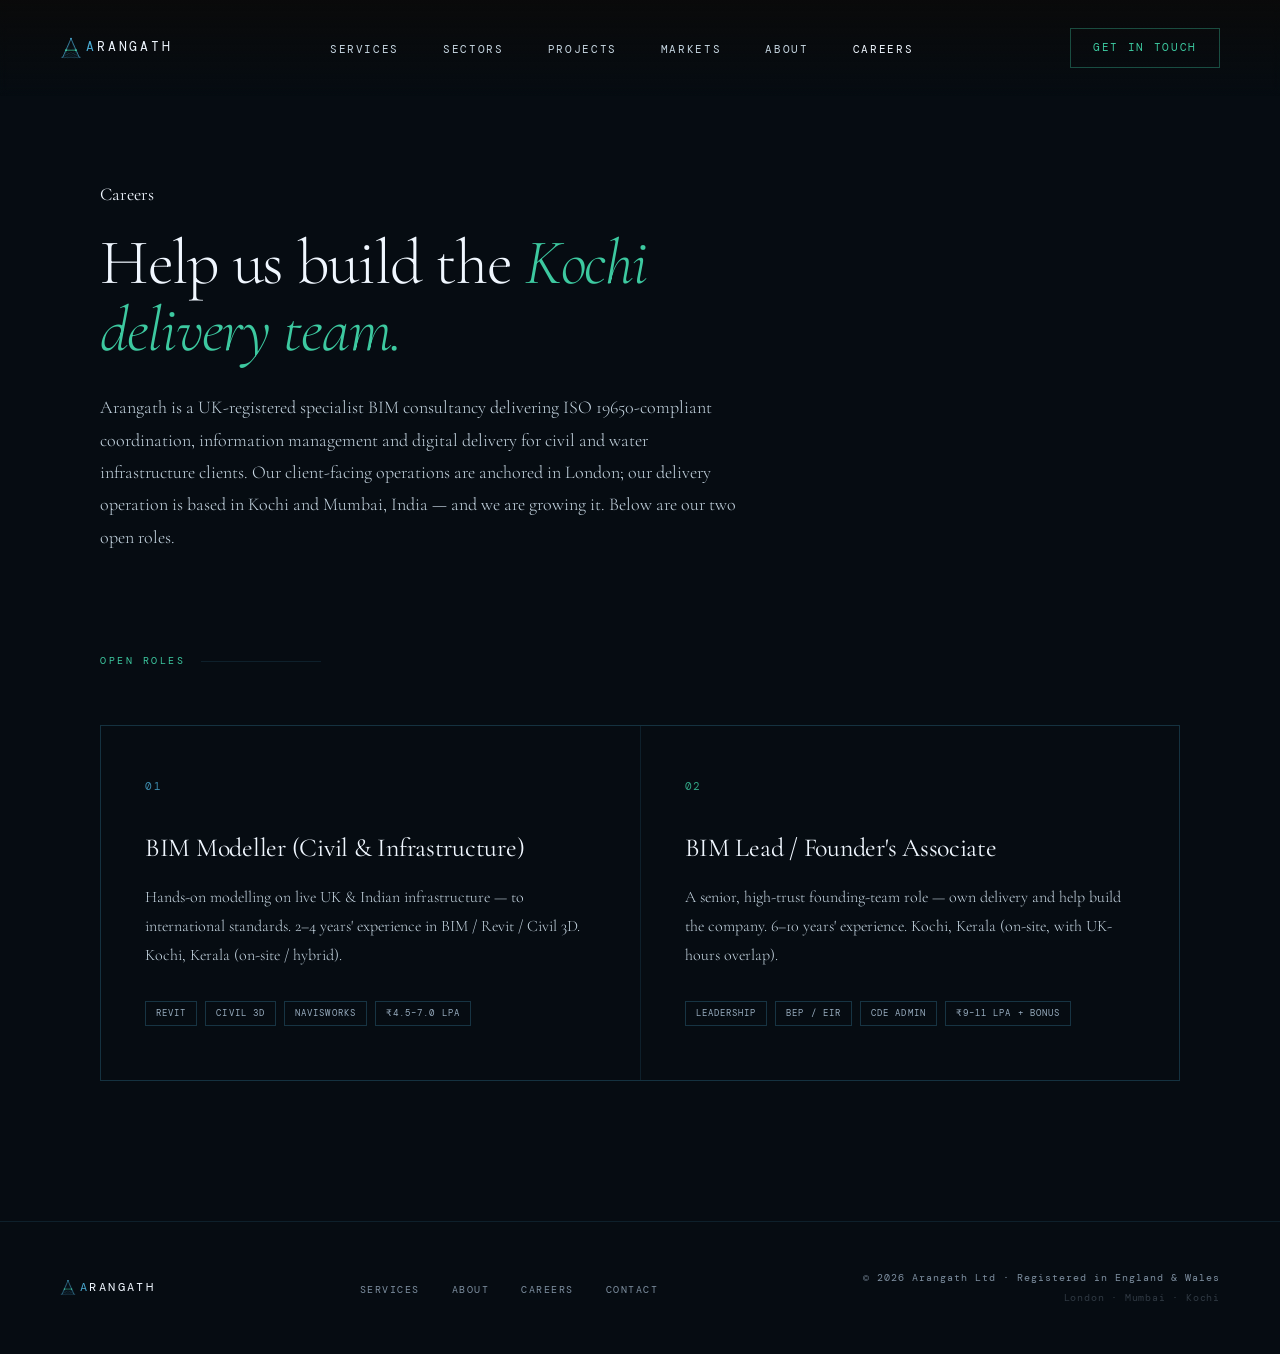
==== careers/index.html @ a786000e "Fix logo/tooltip bugs, reposition client relationships, add careers pages, tighten copy - Fix ARANGA" ====
<!DOCTYPE html>
<html lang="en">
<head>
<meta charset="UTF-8">
<meta name="viewport" content="width=device-width, initial-scale=1.0">
<title>Careers — BIM Modeller &amp; BIM Lead Jobs, Kochi | Arangath</title>
<meta name="description" content="Arangath is building its BIM delivery team in Kochi, Kerala. Open roles: BIM Modeller (Civil &amp; Infrastructure) and BIM Lead / Founder's Associate, working on live UK and Indian water and civil infrastructure to ISO 19650 standards.">
<link rel="preconnect" href="https://fonts.googleapis.com">
<link rel="preconnect" href="https://fonts.gstatic.com" crossorigin>
<link href="https://fonts.googleapis.com/css2?family=Cormorant+Garamond:ital,wght@0,300;0,400;0,500;1,300;1,400&family=DM+Mono:wght@300;400&display=swap" rel="stylesheet">
<style>
  *, *::before, *::after { box-sizing: border-box; margin: 0; padding: 0; }

  :root {
    --black: #060C12;
    --off-black: #0B1520;
    --dark-surface: #101D2A;
    --border: rgba(74,170,210,0.13);
    --border-hover: rgba(74,170,210,0.30);
    --gold: #4AAAD2;
    --gold-dim: rgba(74,170,210,0.14);
    --teal: #3DC9A0;
    --teal-dim: rgba(61,201,160,0.13);
    --white: #F0F7FF;
    --muted: rgba(225,242,255,0.88);
    --very-muted: rgba(200,225,248,0.62);
    --serif: 'Cormorant Garamond', Georgia, serif;
    --mono: 'DM Mono', 'Courier New', monospace;
  }

  html { scroll-behavior: smooth; }

  body {
    background: var(--black);
    color: var(--white);
    font-family: var(--serif);
    font-size: 18px;
    line-height: 1.6;
    -webkit-font-smoothing: antialiased;
  }

  /* NAV */
  nav {
    position: fixed;
    top: 0; left: 0; right: 0;
    z-index: 100;
    padding: 28px 60px;
    display: flex;
    justify-content: space-between;
    align-items: center;
    background: linear-gradient(to bottom, rgba(10,10,10,0.95) 0%, transparent 100%);
    backdrop-filter: blur(4px);
  }

  .nav-logo {
    font-family: var(--mono);
    font-size: 13px;
    letter-spacing: 0.22em;
    color: var(--white);
    text-transform: uppercase;
    text-decoration: none;
    display: flex;
    align-items: center;
  }

  .nav-logo-text {
    letter-spacing: 0.22em;
  }

  .nav-logo-a {
    color: var(--gold);
  }

  .nav-links {
    display: flex;
    gap: 44px;
    list-style: none;
  }

  .nav-links a {
    font-family: var(--mono);
    font-size: 11px;
    letter-spacing: 0.15em;
    color: var(--muted);
    text-decoration: none;
    text-transform: uppercase;
    transition: color 0.2s;
  }

  .nav-links a:hover { color: var(--white); }

  .nav-cta {
    font-family: var(--mono);
    font-size: 11px;
    letter-spacing: 0.15em;
    color: var(--teal);
    text-decoration: none;
    text-transform: uppercase;
    border: 1px solid rgba(61,201,160,0.35);
    padding: 10px 22px;
    transition: all 0.2s;
  }

  .nav-cta:hover {
    background: var(--teal-dim);
    border-color: var(--teal);
  }

  /* HERO */
  .hero {
    min-height: 100vh;
    display: flex;
    flex-direction: column;
    justify-content: flex-end;
    padding: 0 60px 100px;
    position: relative;
    overflow: hidden;
  }

  .hero-bg-image {
    position: absolute;
    top: 0;
    right: 0;
    width: 55%;
    height: 100%;
    z-index: 0;
  }

  .hero-bg-image img {
    width: 100%;
    height: 100%;
    object-fit: cover;
    object-position: center;
    display: block;
  }

  .hero-bg-image::before {
    content: '';
    position: absolute;
    inset: 0;
    background: linear-gradient(to right, #060C12 0%, rgba(6,12,18,0.7) 30%, rgba(6,12,18,0.1) 100%);
    z-index: 1;
  }

  .hero-label {
    position: relative;
    z-index: 2;
  }

  .hero-title {
    font-family: var(--serif);
    font-size: clamp(52px, 6vw, 92px);
    font-weight: 300;
    line-height: 0.95;
    letter-spacing: -0.02em;
    position: relative;
    z-index: 2;
    max-width: 580px;
  }

  .hero-title em {
    font-style: italic;
    color: var(--teal);
  }

  .hero-bottom {
    display: flex;
    justify-content: space-between;
    align-items: flex-end;
    margin-top: 64px;
    position: relative;
    z-index: 2;
  }

  .hero-descriptor {
    font-family: var(--serif);
    font-size: 17px;
    font-weight: 300;
    color: var(--muted);
    max-width: 360px;
    line-height: 1.7;
  }

  .hero-scroll {
    font-family: var(--mono);
    font-size: 10px;
    letter-spacing: 0.2em;
    color: var(--very-muted);
    text-transform: uppercase;
    display: flex;
    align-items: center;
    gap: 12px;
  }

  .hero-scroll::after {
    content: '';
    display: block;
    width: 1px;
    height: 48px;
    background: linear-gradient(to bottom, var(--very-muted), transparent);
  }

  @media (max-width: 768px) {
    .hero { padding: 0 24px 80px; }
    .hero-bg-image { width: 100%; opacity: 0.2; }
    .hero-title { max-width: 100%; }
  }

  /* SECTION COMMON */
  section {
    padding: 120px 60px;
  }

  .section-label {
    font-family: var(--mono);
    font-size: 10px;
    letter-spacing: 0.25em;
    color: var(--gold);
    text-transform: uppercase;
    margin-bottom: 56px;
    display: flex;
    align-items: center;
    gap: 16px;
  }

  .section-label::after {
    content: '';
    display: block;
    flex: 1;
    height: 1px;
    background: var(--border);
    max-width: 120px;
  }

  .section-label.teal {
    color: var(--teal);
  }

  /* PROPOSITION */
  .proposition {
    background: var(--off-black);
    border-top: 1px solid var(--border);
    border-bottom: 1px solid var(--border);
  }

  .proposition-inner {
    max-width: 1200px;
    margin: 0 auto;
    display: grid;
    grid-template-columns: 1fr 1fr;
    gap: 80px;
    align-items: start;
  }

  .proposition-left h2 {
    font-family: var(--serif);
    font-size: clamp(36px, 4vw, 58px);
    font-weight: 300;
    line-height: 1.1;
    letter-spacing: -0.01em;
  }

  .proposition-left h2 em {
    font-style: italic;
    color: var(--teal);
  }

  .proposition-right {
    padding-top: 8px;
  }

  .proposition-right p {
    font-family: var(--serif);
    font-size: 17px;
    font-weight: 300;
    color: var(--muted);
    line-height: 1.8;
    margin-bottom: 28px;
  }

  .proposition-right p:last-child { margin-bottom: 0; }

  /* SERVICES */
  .services { background: var(--black); }

  .services-inner { max-width: 1200px; margin: 0 auto; }

  .services-grid {
    display: grid;
    grid-template-columns: repeat(2, 1fr);
    gap: 1px;
    background: var(--border);
    border: 1px solid var(--border);
  }

  .service-card {
    background: var(--black);
    padding: 52px 44px;
    transition: background 0.3s, border-color 0.3s;
    cursor: default;
    border-bottom: 2px solid transparent;
  }

  .service-card:hover {
    background: var(--dark-surface);
    border-bottom-color: var(--teal);
  }

  .service-num {
    font-family: var(--mono);
    font-size: 11px;
    letter-spacing: 0.15em;
    color: var(--gold);
    margin-bottom: 36px;
    opacity: 0.8;
  }

  .service-card:nth-child(2) .service-num,
  .service-card:nth-child(2) .service-title {
    /* middle card gets teal accent on number */
  }

  .service-card:nth-child(even) .service-num {
    color: var(--teal);
  }

  .service-title {
    font-family: var(--serif);
    font-size: 26px;
    font-weight: 400;
    line-height: 1.2;
    margin-bottom: 20px;
    letter-spacing: -0.01em;
  }

  .service-desc {
    font-family: var(--serif);
    font-size: 16px;
    font-weight: 300;
    color: var(--muted);
    line-height: 1.8;
    margin-bottom: 32px;
  }

  .service-tags {
    display: flex;
    flex-wrap: wrap;
    gap: 8px;
  }

  .tag {
    font-family: var(--mono);
    font-size: 9px;
    letter-spacing: 0.12em;
    color: rgba(200,225,248,0.75);
    border: 1px solid rgba(74,170,210,0.25);
    padding: 4px 10px;
    text-transform: uppercase;
  }

  /* APPROACH */
  .approach {
    background: var(--dark-surface);
    border-top: 1px solid var(--border);
    border-bottom: 1px solid var(--border);
  }

  .approach-inner {
    max-width: 1200px;
    margin: 0 auto;
  }

  .approach-heading {
    font-family: var(--serif);
    font-size: clamp(32px, 3.5vw, 52px);
    font-weight: 300;
    line-height: 1.1;
    letter-spacing: -0.01em;
    max-width: 600px;
    margin-bottom: 72px;
  }

  .approach-heading em {
    font-style: italic;
    color: var(--gold);
  }

  .pillars {
    display: grid;
    grid-template-columns: repeat(4, 1fr);
    gap: 48px;
    border-top: 1px solid var(--border);
    padding-top: 52px;
  }

  .pillar-num {
    font-family: var(--mono);
    font-size: 10px;
    letter-spacing: 0.15em;
    color: var(--gold);
    margin-bottom: 16px;
    opacity: 0.6;
  }

  .pillar-title {
    font-family: var(--serif);
    font-size: 20px;
    font-weight: 400;
    margin-bottom: 12px;
    line-height: 1.2;
  }

  .pillar-text {
    font-family: var(--serif);
    font-size: 15px;
    font-weight: 300;
    color: var(--muted);
    line-height: 1.8;
  }

  /* SECTORS */
  .sectors { background: var(--black); }
  .sectors-inner { max-width: 1200px; margin: 0 auto; }

  .sectors-list {
    border-top: 1px solid var(--border);
  }

  .sector-row {
    display: flex;
    align-items: center;
    justify-content: space-between;
    padding: 32px 0;
    border-bottom: 1px solid var(--border);
    cursor: default;
    transition: all 0.2s;
    gap: 24px;
  }

  .sector-row:hover .sector-name { color: var(--teal); }
  .sector-row:hover .sector-arrow { opacity: 1; transform: translateX(4px); }

  .sector-left {
    display: flex;
    align-items: center;
    gap: 32px;
  }

  .sector-idx {
    font-family: var(--mono);
    font-size: 10px;
    letter-spacing: 0.15em;
    color: var(--very-muted);
    min-width: 24px;
  }

  .sector-name {
    font-family: var(--serif);
    font-size: clamp(22px, 2.5vw, 36px);
    font-weight: 300;
    letter-spacing: -0.01em;
    transition: color 0.2s;
  }

  .sector-note {
    font-family: var(--mono);
    font-size: 10px;
    letter-spacing: 0.12em;
    color: var(--very-muted);
    text-transform: uppercase;
  }

  .sector-arrow {
    font-size: 20px;
    color: var(--teal);
    opacity: 0;
    transition: all 0.2s;
  }

  /* MARKETS */
  .markets {
    background: var(--off-black);
    border-top: 1px solid var(--border);
  }

  .markets-inner {
    max-width: 1200px;
    margin: 0 auto;
    display: grid;
    grid-template-columns: 1fr 1fr;
    gap: 80px;
    align-items: start;
  }

  .markets-left h2 {
    font-family: var(--serif);
    font-size: clamp(32px, 3.5vw, 52px);
    font-weight: 300;
    line-height: 1.1;
    letter-spacing: -0.01em;
  }

  .markets-left h2 em {
    font-style: italic;
    color: var(--gold);
  }

  .markets-right {
    padding-top: 8px;
  }

  .market-item {
    padding: 28px 0;
    border-bottom: 1px solid var(--border);
    display: flex;
    gap: 24px;
    align-items: flex-start;
  }

  .market-item:first-child { border-top: 1px solid var(--border); }

  .market-status {
    font-family: var(--mono);
    font-size: 9px;
    letter-spacing: 0.15em;
    color: var(--teal);
    background: var(--teal-dim);
    border: 1px solid rgba(61,201,160,0.25);
    padding: 3px 9px;
    text-transform: uppercase;
    margin-top: 4px;
    white-space: nowrap;
    flex-shrink: 0;
  }

  .market-status.soon {
    color: var(--very-muted);
    background: transparent;
    border-color: var(--border);
  }

  .market-text h3 {
    font-family: var(--serif);
    font-size: 20px;
    font-weight: 400;
    margin-bottom: 6px;
  }

  .market-text p {
    font-family: var(--serif);
    font-size: 14px;
    font-weight: 300;
    color: var(--muted);
    line-height: 1.7;
  }

  /* ABOUT */
  .about {
    background: var(--black);
    border-top: 1px solid var(--border);
  }

  .about-inner {
    max-width: 1200px;
    margin: 0 auto;
  }

  .about-grid {
    display: grid;
    grid-template-columns: 2fr 1fr;
    gap: 80px;
    align-items: start;
  }

  .about-main h2 {
    font-family: var(--serif);
    font-size: clamp(36px, 4vw, 58px);
    font-weight: 300;
    line-height: 1.1;
    letter-spacing: -0.01em;
    margin-bottom: 36px;
  }

  .about-main h2 em {
    font-style: italic;
    color: var(--gold);
  }

  .about-main p {
    font-family: var(--serif);
    font-size: 18px;
    font-weight: 300;
    color: var(--muted);
    line-height: 1.85;
    margin-bottom: 24px;
  }

  .about-stats {
    display: flex;
    flex-direction: column;
    gap: 32px;
    padding-top: 8px;
  }

  .stat-item {
    border-left: 1px solid var(--border);
    padding-left: 24px;
  }

  .stat-num {
    font-family: var(--serif);
    font-size: 44px;
    font-weight: 300;
    color: var(--gold);
    line-height: 1;
    margin-bottom: 6px;
  }

  .stat-label {
    font-family: var(--mono);
    font-size: 10px;
    letter-spacing: 0.15em;
    color: var(--very-muted);
    text-transform: uppercase;
  }


  /* CONTACT */
  .contact {
    background: var(--off-black);
    border-top: 1px solid var(--border);
  }

  .contact-inner {
    max-width: 1200px;
    margin: 0 auto;
    display: grid;
    grid-template-columns: 1fr 1fr;
    gap: 80px;
    align-items: start;
  }

  .contact-left h2 {
    font-family: var(--serif);
    font-size: clamp(36px, 4vw, 58px);
    font-weight: 300;
    line-height: 1.1;
    letter-spacing: -0.01em;
    margin-bottom: 28px;
  }

  .contact-left h2 em {
    font-style: italic;
    color: var(--gold);
  }

  .contact-left p {
    font-family: var(--serif);
    font-size: 17px;
    font-weight: 300;
    color: var(--muted);
    line-height: 1.8;
    margin-bottom: 44px;
  }

  .contact-details {
    display: flex;
    flex-direction: column;
    gap: 16px;
  }

  .contact-detail {
    display: flex;
    gap: 16px;
    align-items: baseline;
  }

  .contact-detail-label {
    font-family: var(--mono);
    font-size: 10px;
    letter-spacing: 0.15em;
    color: var(--very-muted);
    text-transform: uppercase;
    min-width: 64px;
  }

  .contact-detail-val {
    font-family: var(--serif);
    font-size: 16px;
    font-weight: 300;
    color: var(--white);
  }

  .contact-detail-val a {
    color: var(--white);
    text-decoration: none;
    transition: color 0.2s;
  }

  .contact-detail-val a:hover { color: var(--gold); }

  .contact-form {
    display: flex;
    flex-direction: column;
    gap: 20px;
  }

  .form-group {
    display: flex;
    flex-direction: column;
    gap: 8px;
  }

  .form-label {
    font-family: var(--mono);
    font-size: 10px;
    letter-spacing: 0.15em;
    color: var(--very-muted);
    text-transform: uppercase;
  }

  .form-input, .form-select, .form-textarea {
    background: var(--black);
    border: 1px solid var(--border);
    color: var(--white);
    font-family: var(--serif);
    font-size: 16px;
    font-weight: 300;
    padding: 14px 18px;
    outline: none;
    transition: border-color 0.2s;
    width: 100%;
    -webkit-appearance: none;
  }

  .form-input:focus, .form-select:focus, .form-textarea:focus {
    border-color: rgba(200,169,110,0.5);
  }

  .form-input::placeholder, .form-textarea::placeholder {
    color: var(--very-muted);
  }

  .form-select { cursor: pointer; }

  .form-select option {
    background: var(--off-black);
    color: var(--white);
  }

  .form-textarea {
    resize: vertical;
    min-height: 120px;
  }

  .form-submit {
    font-family: var(--mono);
    font-size: 11px;
    letter-spacing: 0.2em;
    color: var(--teal);
    text-transform: uppercase;
    background: transparent;
    border: 1px solid rgba(61,201,160,0.35);
    padding: 18px 36px;
    cursor: pointer;
    transition: all 0.2s;
    align-self: flex-start;
  }

  .form-submit:hover {
    background: var(--teal-dim);
    border-color: var(--teal);
  }

  /* FOOTER */
  footer {
    background: var(--black);
    border-top: 1px solid var(--border);
    padding: 48px 60px;
    display: flex;
    justify-content: space-between;
    align-items: center;
    flex-wrap: wrap;
    gap: 24px;
  }

  .footer-logo {
    font-family: var(--mono);
    font-size: 12px;
    letter-spacing: 0.2em;
    color: var(--white);
    text-transform: uppercase;
    display: flex;
    align-items: center;
  }

  .footer-logo-a { color: var(--gold); }

  .footer-note {
    font-family: var(--mono);
    font-size: 10px;
    letter-spacing: 0.1em;
    color: var(--very-muted);
  }

  .footer-links {
    display: flex;
    gap: 32px;
    list-style: none;
  }

  .footer-links a {
    font-family: var(--mono);
    font-size: 10px;
    letter-spacing: 0.15em;
    color: var(--very-muted);
    text-decoration: none;
    text-transform: uppercase;
    transition: color 0.2s;
  }

  .footer-links a:hover { color: var(--white); }

  /* STANDARD MARK */
  .standards-bar {
    background: var(--dark-surface);
    border-top: 1px solid var(--border);
    padding: 28px 60px;
    display: flex;
    align-items: center;
    gap: 48px;
    flex-wrap: wrap;
  }

  .standards-label {
    font-family: var(--mono);
    font-size: 9px;
    letter-spacing: 0.2em;
    color: var(--very-muted);
    text-transform: uppercase;
    white-space: nowrap;
  }

  .standards-items {
    display: flex;
    gap: 36px;
    flex-wrap: wrap;
  }

  .std-item {
    font-family: var(--mono);
    font-size: 11px;
    letter-spacing: 0.1em;
    color: var(--muted);
    display: flex;
    align-items: center;
    gap: 8px;
  }

  .std-item::before {
    content: '';
    display: block;
    width: 4px;
    height: 4px;
    background: var(--gold);
    opacity: 0.6;
  }

  .std-item:nth-child(even)::before {
    background: var(--teal);
  }

  /* MOBILE */
  @media (max-width: 768px) {
    nav { padding: 20px 24px; }
    .nav-links { display: none; }
    .hero { padding: 0 24px 80px; }
    section { padding: 80px 24px; }
    .proposition-inner,
    .markets-inner,
    .contact-inner,
    .about-grid { grid-template-columns: 1fr; gap: 48px; }
    .services-grid { grid-template-columns: 1fr; }
    .pillars { grid-template-columns: 1fr 1fr; gap: 32px; }
    footer { padding: 32px 24px; flex-direction: column; align-items: flex-start; }
    .standards-bar { padding: 20px 24px; gap: 20px; }
    .hero-bottom { flex-direction: column; gap: 32px; }
  }

  @media (max-width: 480px) {
    .pillars { grid-template-columns: 1fr; }
  }

  /* LEADERSHIP */
  .leadership {
    background: var(--off-black);
    border-top: 1px solid var(--border);
  }

  .leadership-inner { max-width: 1200px; margin: 0 auto; }

  .leadership-card {
    display: grid;
    grid-template-columns: 200px 1fr;
    gap: 56px;
    align-items: start;
    border-top: 1px solid var(--border);
    padding-top: 52px;
  }

  .leadership-mark {
    width: 120px;
    height: 120px;
    border: 1px solid var(--border-hover);
    display: flex;
    align-items: center;
    justify-content: center;
    font-family: var(--mono);
    font-size: 30px;
    letter-spacing: 0.05em;
    color: var(--gold);
  }

  .leadership-name {
    font-family: var(--serif);
    font-size: clamp(28px, 3vw, 38px);
    font-weight: 400;
    letter-spacing: -0.01em;
    margin-bottom: 8px;
  }

  .leadership-title {
    font-family: var(--mono);
    font-size: 11px;
    letter-spacing: 0.12em;
    color: var(--teal);
    text-transform: uppercase;
    margin-bottom: 24px;
  }

  .leadership-bio {
    font-family: var(--serif);
    font-size: 17px;
    font-weight: 300;
    color: var(--muted);
    line-height: 1.8;
    max-width: 680px;
  }

  .placeholder {
    color: var(--gold);
    border: 1px dashed rgba(74,170,210,0.45);
    padding: 1px 8px;
    font-family: var(--mono);
    font-size: 0.75em;
    letter-spacing: 0.04em;
    white-space: nowrap;
  }

  @media (max-width: 768px) {
    .leadership-card { grid-template-columns: 1fr; gap: 28px; }
    .leadership-mark { width: 88px; height: 88px; font-size: 22px; }
  }

  /* PROJECTS */
  .projects {
    background: var(--black);
    border-top: 1px solid var(--border);
  }

  .projects-inner {
    max-width: 1200px;
    margin: 0 auto;
  }

  .projects-intro {
    margin-bottom: 56px;
    max-width: 640px;
  }

  .projects-intro p {
    font-family: var(--serif);
    font-size: 17px;
    font-weight: 300;
    color: var(--muted);
    line-height: 1.8;
  }

  .projects-grid {
    display: flex;
    flex-direction: column;
    gap: 80px;
  }

  .project-card {
    display: grid;
    grid-template-columns: 1.2fr 1fr;
    gap: 56px;
    align-items: center;
  }

  .project-card--reverse {
    grid-template-columns: 1fr 1.2fr;
  }

  .project-card--reverse .project-bim {
    order: 2;
  }

  .project-card--reverse .project-info {
    order: 1;
  }

  .project-bim {
    border: 1px solid var(--border);
    line-height: 0;
  }

  .project-bim:hover {
    border-color: var(--border-hover);
  }

  .project-num {
    font-family: var(--mono);
    font-size: 10px;
    letter-spacing: 0.18em;
    color: var(--gold);
    margin-bottom: 12px;
    opacity: 0.6;
  }

  .project-meta {
    display: flex;
    gap: 16px;
    margin-bottom: 14px;
    flex-wrap: wrap;
  }

  .project-type {
    font-family: var(--mono);
    font-size: 10px;
    letter-spacing: 0.12em;
    color: var(--teal);
    text-transform: uppercase;
    opacity: 0.8;
  }

  .project-loc {
    font-family: var(--mono);
    font-size: 10px;
    letter-spacing: 0.12em;
    color: var(--very-muted);
    text-transform: uppercase;
  }

  .project-title {
    font-family: var(--serif);
    font-size: 26px;
    font-weight: 400;
    line-height: 1.2;
    letter-spacing: -0.01em;
    margin-bottom: 16px;
  }

  .project-desc {
    font-family: var(--serif);
    font-size: 16px;
    font-weight: 300;
    color: var(--muted);
    line-height: 1.8;
    margin-bottom: 24px;
  }

  .project-tags {
    display: flex;
    flex-wrap: wrap;
    gap: 8px;
  }

  .ptag {
    font-family: var(--mono);
    font-size: 9px;
    letter-spacing: 0.1em;
    color: var(--very-muted);
    border: 1px solid var(--border);
    padding: 4px 10px;
    text-transform: uppercase;
  }

  .projects-disclaimer {
    font-family: var(--mono);
    font-size: 10px;
    letter-spacing: 0.08em;
    color: var(--very-muted);
    line-height: 1.7;
    margin-top: 64px;
    padding-top: 24px;
    border-top: 1px solid var(--border);
  }

  @media (max-width: 768px) {
    .project-card,
    .project-card--reverse { grid-template-columns: 1fr; gap: 32px; }
    .project-card--reverse .project-bim { order: 0; }
    .project-card--reverse .project-info { order: 0; }
  }


  /* AMP8 TOOLTIP */
  .tooltip-wrap {
    position: relative;
    display: inline;
    cursor: help;
    border-bottom: 1px dotted rgba(74,170,210,0.5);
  }

  .tooltip-wrap .tooltip-box {
    display: none;
    position: absolute;
    bottom: 125%;
    left: 50%;
    transform: translateX(-50%);
    background: #0F1720;
    border: 1px solid rgba(74,170,210,0.25);
    color: rgba(237,244,250,0.85);
    font-family: 'DM Mono', monospace;
    font-size: 11px;
    font-style: normal;
    letter-spacing: 0.06em;
    line-height: 1.6;
    padding: 10px 14px;
    white-space: nowrap;
    z-index: 100;
    pointer-events: none;
  }

  .tooltip-wrap .tooltip-box::after {
    content: '';
    position: absolute;
    top: 100%;
    left: 50%;
    transform: translateX(-50%);
    border: 5px solid transparent;
    border-top-color: rgba(74,170,210,0.25);
  }

  .tooltip-wrap:hover .tooltip-box,
  .tooltip-wrap.tt-active .tooltip-box {
    display: block;
  }

  @media (max-width: 480px) {
    .tooltip-wrap .tooltip-box {
      white-space: normal;
      width: max-content;
      max-width: 220px;
      left: auto;
      right: -12px;
      transform: none;
    }

    .tooltip-wrap .tooltip-box::after {
      left: auto;
      right: 16px;
      transform: none;
    }
  }




</style>
<style>
  .careers-hero { padding: 180px 60px 100px; max-width: 1200px; margin: 0 auto; }
  .careers-hero h1 { font-family: var(--serif); font-size: clamp(40px, 5vw, 64px); font-weight: 300; line-height: 1.05; letter-spacing: -0.02em; margin-bottom: 28px; max-width: 720px; }
  .careers-hero h1 em { font-style: italic; color: var(--teal); }
  .careers-hero p { font-family: var(--serif); font-size: 18px; font-weight: 300; color: var(--muted); line-height: 1.8; max-width: 640px; }
  .roles-section { padding: 0 60px 140px; max-width: 1200px; margin: 0 auto; }
  .role-card { display: block; text-decoration: none; color: inherit; }
  .role-card .service-card { height: 100%; }
  .role-card:hover .service-title { color: var(--teal); }
  @media (max-width: 768px) {
    .careers-hero { padding: 140px 24px 60px; }
    .roles-section { padding: 0 24px 100px; }
  }
</style>
</head>
<body>

<!-- NAV -->
<nav>
  <a href="/" class="nav-logo">
    <svg width="22" height="26" viewBox="0 0 160 160" fill="none" xmlns="http://www.w3.org/2000/svg" aria-hidden="true" style="display:inline-block;vertical-align:middle;margin-right:4px;flex-shrink:0;">
      <!-- ISO grid plane at base -->
      <line x1="10" y1="148" x2="80" y2="113" stroke="#4AAAD2" stroke-width="1.8" opacity="0.7"/>
      <line x1="30" y1="155" x2="100" y2="120" stroke="#4AAAD2" stroke-width="1.4" opacity="0.5"/>
      <line x1="50" y1="158" x2="120" y2="123" stroke="#4AAAD2" stroke-width="1.2" opacity="0.35"/>
      <line x1="150" y1="148" x2="80" y2="113" stroke="#4AAAD2" stroke-width="1.8" opacity="0.7"/>
      <line x1="130" y1="155" x2="60" y2="120" stroke="#4AAAD2" stroke-width="1.4" opacity="0.5"/>
      <line x1="110" y1="158" x2="40" y2="123" stroke="#4AAAD2" stroke-width="1.2" opacity="0.35"/>
      <!-- Base anchor line -->
      <line x1="10" y1="148" x2="150" y2="148" stroke="#4AAAD2" stroke-width="2.5" stroke-linecap="round" opacity="0.75"/>
      <!-- A left leg -->
      <line x1="20" y1="148" x2="80" y2="12" stroke="#4AAAD2" stroke-width="5" stroke-linecap="round"/>
      <!-- A right leg -->
      <line x1="140" y1="148" x2="80" y2="12" stroke="#4AAAD2" stroke-width="5" stroke-linecap="round"/>
      <!-- Interior grid lines on left leg -->
      <line x1="35" y1="136" x2="72" y2="42" stroke="#4AAAD2" stroke-width="1.6" opacity="0.6"/>
      <line x1="50" y1="142" x2="76" y2="68" stroke="#4AAAD2" stroke-width="1.2" opacity="0.42"/>
      <!-- Interior grid lines on right leg -->
      <line x1="125" y1="136" x2="88" y2="42" stroke="#4AAAD2" stroke-width="1.6" opacity="0.6"/>
      <line x1="110" y1="142" x2="84" y2="68" stroke="#4AAAD2" stroke-width="1.2" opacity="0.42"/>
      <!-- Horizontal cross lines on left leg -->
      <line x1="27" y1="112" x2="56" y2="112" stroke="#4AAAD2" stroke-width="1.4" opacity="0.55"/>
      <line x1="34" y1="88" x2="66" y2="88" stroke="#4AAAD2" stroke-width="1.2" opacity="0.45"/>
      <line x1="42" y1="64" x2="70" y2="64" stroke="#4AAAD2" stroke-width="1" opacity="0.35"/>
      <!-- Horizontal cross lines on right leg -->
      <line x1="133" y1="112" x2="104" y2="112" stroke="#4AAAD2" stroke-width="1.4" opacity="0.55"/>
      <line x1="126" y1="88" x2="94" y2="88" stroke="#4AAAD2" stroke-width="1.2" opacity="0.45"/>
      <line x1="118" y1="64" x2="90" y2="64" stroke="#4AAAD2" stroke-width="1" opacity="0.35"/>
      <!-- Teal crossbar -->
      <line x1="44" y1="96" x2="116" y2="96" stroke="#3DC9A0" stroke-width="5" stroke-linecap="round"/>
      <circle cx="44" cy="96" r="7" fill="#3DC9A0"/>
      <circle cx="116" cy="96" r="7" fill="#3DC9A0"/>
      <circle cx="80" cy="12" r="6" fill="#4AAAD2"/>
    </svg><span class="nav-logo-text"><span class="nav-logo-a">A</span>RANGATH</span>
  </a>
  <ul class="nav-links">
    <li><a href="/#services">Services</a></li>
    <li><a href="/#sectors">Sectors</a></li>
    <li><a href="/#projects">Projects</a></li>
    <li><a href="/#markets">Markets</a></li>
    <li><a href="/#about">About</a></li>
    <li><a href="/careers" style="color:var(--white);">Careers</a></li>
  </ul>
  <a href="/#contact" class="nav-cta">Get in touch</a>
</nav>

<!-- CAREERS HERO -->
<section class="careers-hero">
  <div class="hero-label" style="margin-bottom:20px;">Careers</div>
  <h1>Help us build the <em>Kochi delivery team.</em></h1>
  <p>
    Arangath is a UK-registered specialist BIM consultancy delivering ISO 19650-compliant coordination, information management and digital delivery for civil and water infrastructure clients. Our client-facing operations are anchored in London; our delivery operation is based in Kochi and Mumbai, India — and we are growing it. Below are our two open roles.
  </p>
</section>

<!-- ROLES -->
<section class="roles-section">
  <div class="section-label teal">Open roles</div>
  <div class="services-grid" style="grid-template-columns: repeat(2, 1fr);">

    <a href="/careers/bim-modeller" class="role-card">
      <div class="service-card">
        <div class="service-num">01</div>
        <h3 class="service-title">BIM Modeller (Civil &amp; Infrastructure)</h3>
        <p class="service-desc">
          Hands-on modelling on live UK &amp; Indian infrastructure — to international standards. 2–4 years' experience in BIM / Revit / Civil 3D. Kochi, Kerala (on-site / hybrid).
        </p>
        <div class="service-tags">
          <span class="tag">Revit</span>
          <span class="tag">Civil 3D</span>
          <span class="tag">Navisworks</span>
          <span class="tag">₹4.5–7.0 LPA</span>
        </div>
      </div>
    </a>

    <a href="/careers/bim-lead" class="role-card">
      <div class="service-card">
        <div class="service-num" style="color:var(--teal)">02</div>
        <h3 class="service-title">BIM Lead / Founder's Associate</h3>
        <p class="service-desc">
          A senior, high-trust founding-team role — own delivery and help build the company. 6–10 years' experience. Kochi, Kerala (on-site, with UK-hours overlap).
        </p>
        <div class="service-tags">
          <span class="tag">Leadership</span>
          <span class="tag">BEP / EIR</span>
          <span class="tag">CDE Admin</span>
          <span class="tag">₹9–11 LPA + Bonus</span>
        </div>
      </div>
    </a>

  </div>
</section>

<!-- FOOTER -->
<footer>
  <div class="footer-logo">
    <svg width="16" height="19" viewBox="0 0 160 160" fill="none" xmlns="http://www.w3.org/2000/svg" aria-hidden="true" style="display:inline-block;vertical-align:middle;margin-right:4px;flex-shrink:0;">
      <!-- ISO grid plane at base -->
      <line x1="10" y1="148" x2="80" y2="113" stroke="#4AAAD2" stroke-width="1.8" opacity="0.7"/>
      <line x1="30" y1="155" x2="100" y2="120" stroke="#4AAAD2" stroke-width="1.4" opacity="0.5"/>
      <line x1="50" y1="158" x2="120" y2="123" stroke="#4AAAD2" stroke-width="1.2" opacity="0.35"/>
      <line x1="150" y1="148" x2="80" y2="113" stroke="#4AAAD2" stroke-width="1.8" opacity="0.7"/>
      <line x1="130" y1="155" x2="60" y2="120" stroke="#4AAAD2" stroke-width="1.4" opacity="0.5"/>
      <line x1="110" y1="158" x2="40" y2="123" stroke="#4AAAD2" stroke-width="1.2" opacity="0.35"/>
      <!-- Base anchor line -->
      <line x1="10" y1="148" x2="150" y2="148" stroke="#4AAAD2" stroke-width="2.5" stroke-linecap="round" opacity="0.75"/>
      <!-- A left leg -->
      <line x1="20" y1="148" x2="80" y2="12" stroke="#4AAAD2" stroke-width="5" stroke-linecap="round"/>
      <!-- A right leg -->
      <line x1="140" y1="148" x2="80" y2="12" stroke="#4AAAD2" stroke-width="5" stroke-linecap="round"/>
      <!-- Interior grid lines on left leg -->
      <line x1="35" y1="136" x2="72" y2="42" stroke="#4AAAD2" stroke-width="1.6" opacity="0.6"/>
      <line x1="50" y1="142" x2="76" y2="68" stroke="#4AAAD2" stroke-width="1.2" opacity="0.42"/>
      <!-- Interior grid lines on right leg -->
      <line x1="125" y1="136" x2="88" y2="42" stroke="#4AAAD2" stroke-width="1.6" opacity="0.6"/>
      <line x1="110" y1="142" x2="84" y2="68" stroke="#4AAAD2" stroke-width="1.2" opacity="0.42"/>
      <!-- Horizontal cross lines on left leg -->
      <line x1="27" y1="112" x2="56" y2="112" stroke="#4AAAD2" stroke-width="1.4" opacity="0.55"/>
      <line x1="34" y1="88" x2="66" y2="88" stroke="#4AAAD2" stroke-width="1.2" opacity="0.45"/>
      <line x1="42" y1="64" x2="70" y2="64" stroke="#4AAAD2" stroke-width="1" opacity="0.35"/>
      <!-- Horizontal cross lines on right leg -->
      <line x1="133" y1="112" x2="104" y2="112" stroke="#4AAAD2" stroke-width="1.4" opacity="0.55"/>
      <line x1="126" y1="88" x2="94" y2="88" stroke="#4AAAD2" stroke-width="1.2" opacity="0.45"/>
      <line x1="118" y1="64" x2="90" y2="64" stroke="#4AAAD2" stroke-width="1" opacity="0.35"/>
      <!-- Teal crossbar -->
      <line x1="44" y1="96" x2="116" y2="96" stroke="#3DC9A0" stroke-width="5" stroke-linecap="round"/>
      <circle cx="44" cy="96" r="7" fill="#3DC9A0"/>
      <circle cx="116" cy="96" r="7" fill="#3DC9A0"/>
      <circle cx="80" cy="12" r="6" fill="#4AAAD2"/>
    </svg><span style="letter-spacing:0.2em;"><span class="footer-logo-a">A</span>RANGATH</span>
  </div>
  <ul class="footer-links">
    <li><a href="/#services">Services</a></li>
    <li><a href="/#about">About</a></li>
    <li><a href="/careers">Careers</a></li>
    <li><a href="/#contact">Contact</a></li>
  </ul>
  <div style="display:flex;flex-direction:column;gap:4px;text-align:right;">
    <span class="footer-note">© 2026 Arangath Ltd · Registered in England &amp; Wales</span>
    <span style="font-family:'DM Mono',monospace;font-size:10px;color:rgba(200,225,248,0.22);letter-spacing:0.08em;">London · Mumbai · Kochi</span>
  </div>
</footer>

</body>
</html>
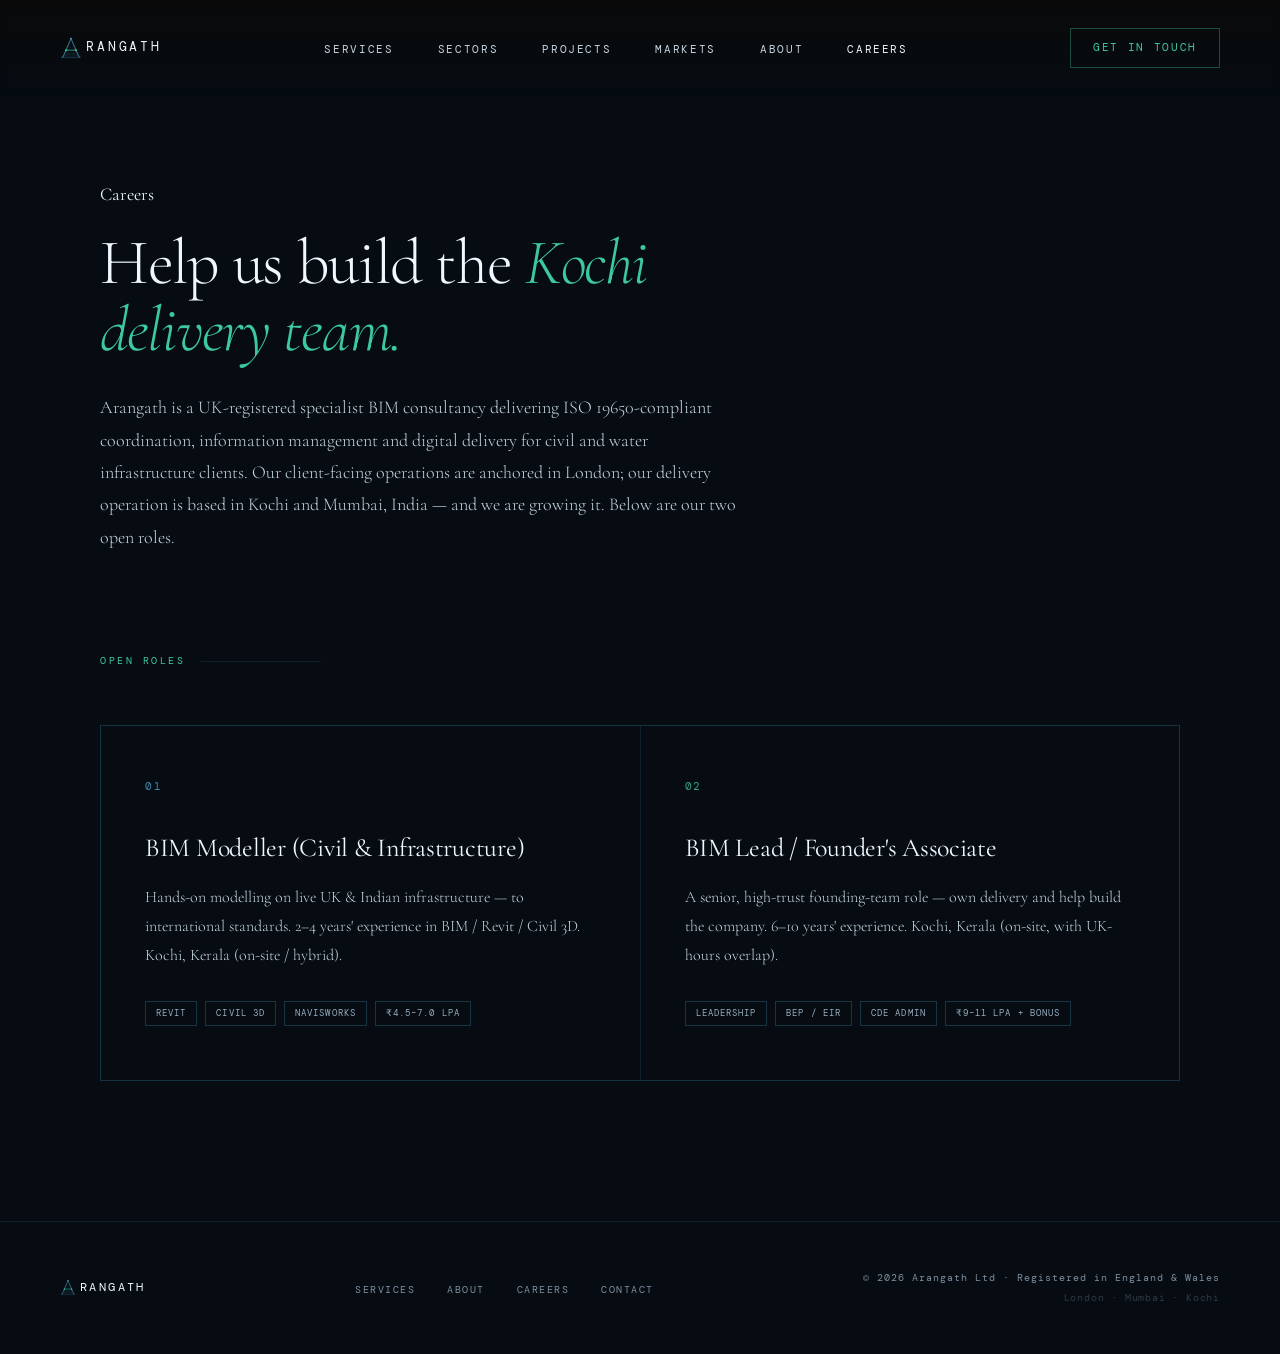
==== commit 89266c60: "Remove redundant accented A from logo lockup The icon mark is already a stylized A, so the leading g" ====
--- a/careers/index.html
+++ b/careers/index.html
@@ -67,10 +67,6 @@
     letter-spacing: 0.22em;
   }
 
-  .nav-logo-a {
-    color: var(--gold);
-  }
-
   .nav-links {
     display: flex;
     gap: 44px;
@@ -794,7 +790,6 @@
     align-items: center;
   }
 
-  .footer-logo-a { color: var(--gold); }
 
   .footer-note {
     font-family: var(--mono);
@@ -1223,7 +1218,7 @@
       <circle cx="44" cy="96" r="7" fill="#3DC9A0"/>
       <circle cx="116" cy="96" r="7" fill="#3DC9A0"/>
       <circle cx="80" cy="12" r="6" fill="#4AAAD2"/>
-    </svg><span class="nav-logo-text"><span class="nav-logo-a">A</span>RANGATH</span>
+    </svg><span class="nav-logo-text">RANGATH</span>
   </a>
   <ul class="nav-links">
     <li><a href="/#services">Services</a></li>
@@ -1321,7 +1316,7 @@
       <circle cx="44" cy="96" r="7" fill="#3DC9A0"/>
       <circle cx="116" cy="96" r="7" fill="#3DC9A0"/>
       <circle cx="80" cy="12" r="6" fill="#4AAAD2"/>
-    </svg><span style="letter-spacing:0.2em;"><span class="footer-logo-a">A</span>RANGATH</span>
+    </svg><span style="letter-spacing:0.2em;">RANGATH</span>
   </div>
   <ul class="footer-links">
     <li><a href="/#services">Services</a></li>
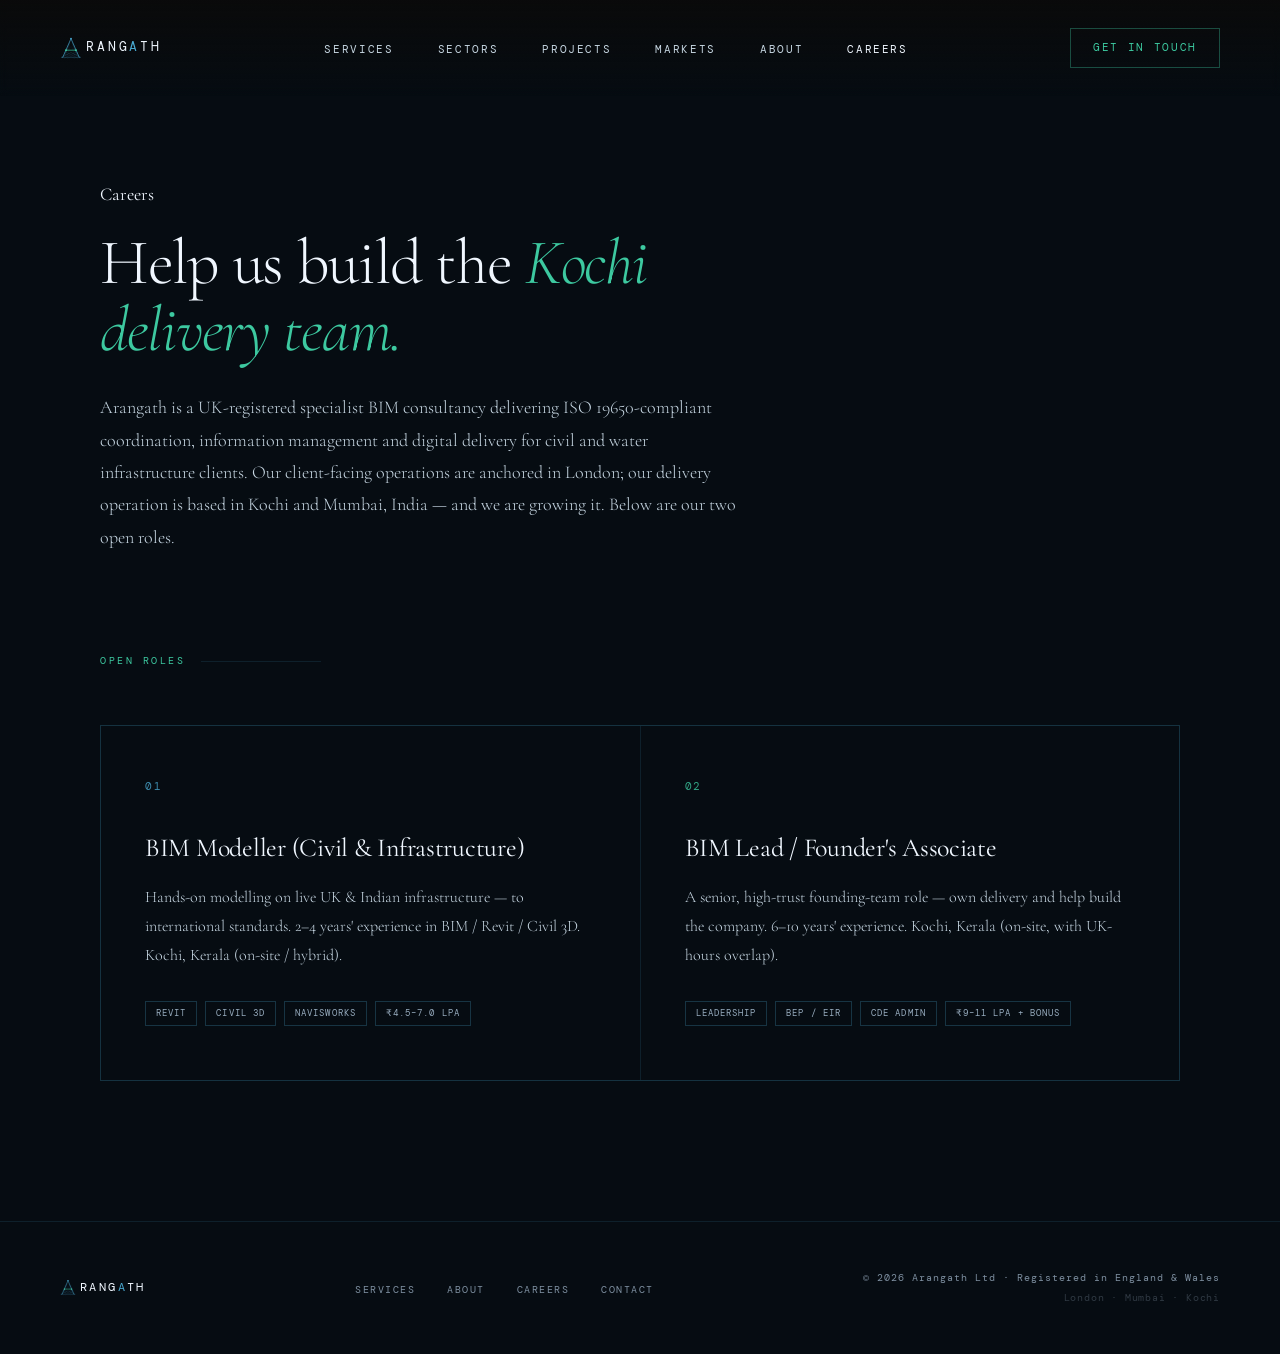
==== commit efb13ea5: "Restore blue accent on the A in RANGATH logo text Matches the original design: icon mark plus RANGAT" ====
--- a/careers/index.html
+++ b/careers/index.html
@@ -67,6 +67,10 @@
     letter-spacing: 0.22em;
   }
 
+  .nav-logo-a {
+    color: var(--gold);
+  }
+
   .nav-links {
     display: flex;
     gap: 44px;
@@ -790,6 +794,7 @@
     align-items: center;
   }
 
+  .footer-logo-a { color: var(--gold); }
 
   .footer-note {
     font-family: var(--mono);
@@ -1218,7 +1223,7 @@
       <circle cx="44" cy="96" r="7" fill="#3DC9A0"/>
       <circle cx="116" cy="96" r="7" fill="#3DC9A0"/>
       <circle cx="80" cy="12" r="6" fill="#4AAAD2"/>
-    </svg><span class="nav-logo-text">RANGATH</span>
+    </svg><span class="nav-logo-text">RANG<span class="nav-logo-a">A</span>TH</span>
   </a>
   <ul class="nav-links">
     <li><a href="/#services">Services</a></li>
@@ -1316,7 +1321,7 @@
       <circle cx="44" cy="96" r="7" fill="#3DC9A0"/>
       <circle cx="116" cy="96" r="7" fill="#3DC9A0"/>
       <circle cx="80" cy="12" r="6" fill="#4AAAD2"/>
-    </svg><span style="letter-spacing:0.2em;">RANGATH</span>
+    </svg><span style="letter-spacing:0.2em;">RANG<span class="footer-logo-a">A</span>TH</span>
   </div>
   <ul class="footer-links">
     <li><a href="/#services">Services</a></li>
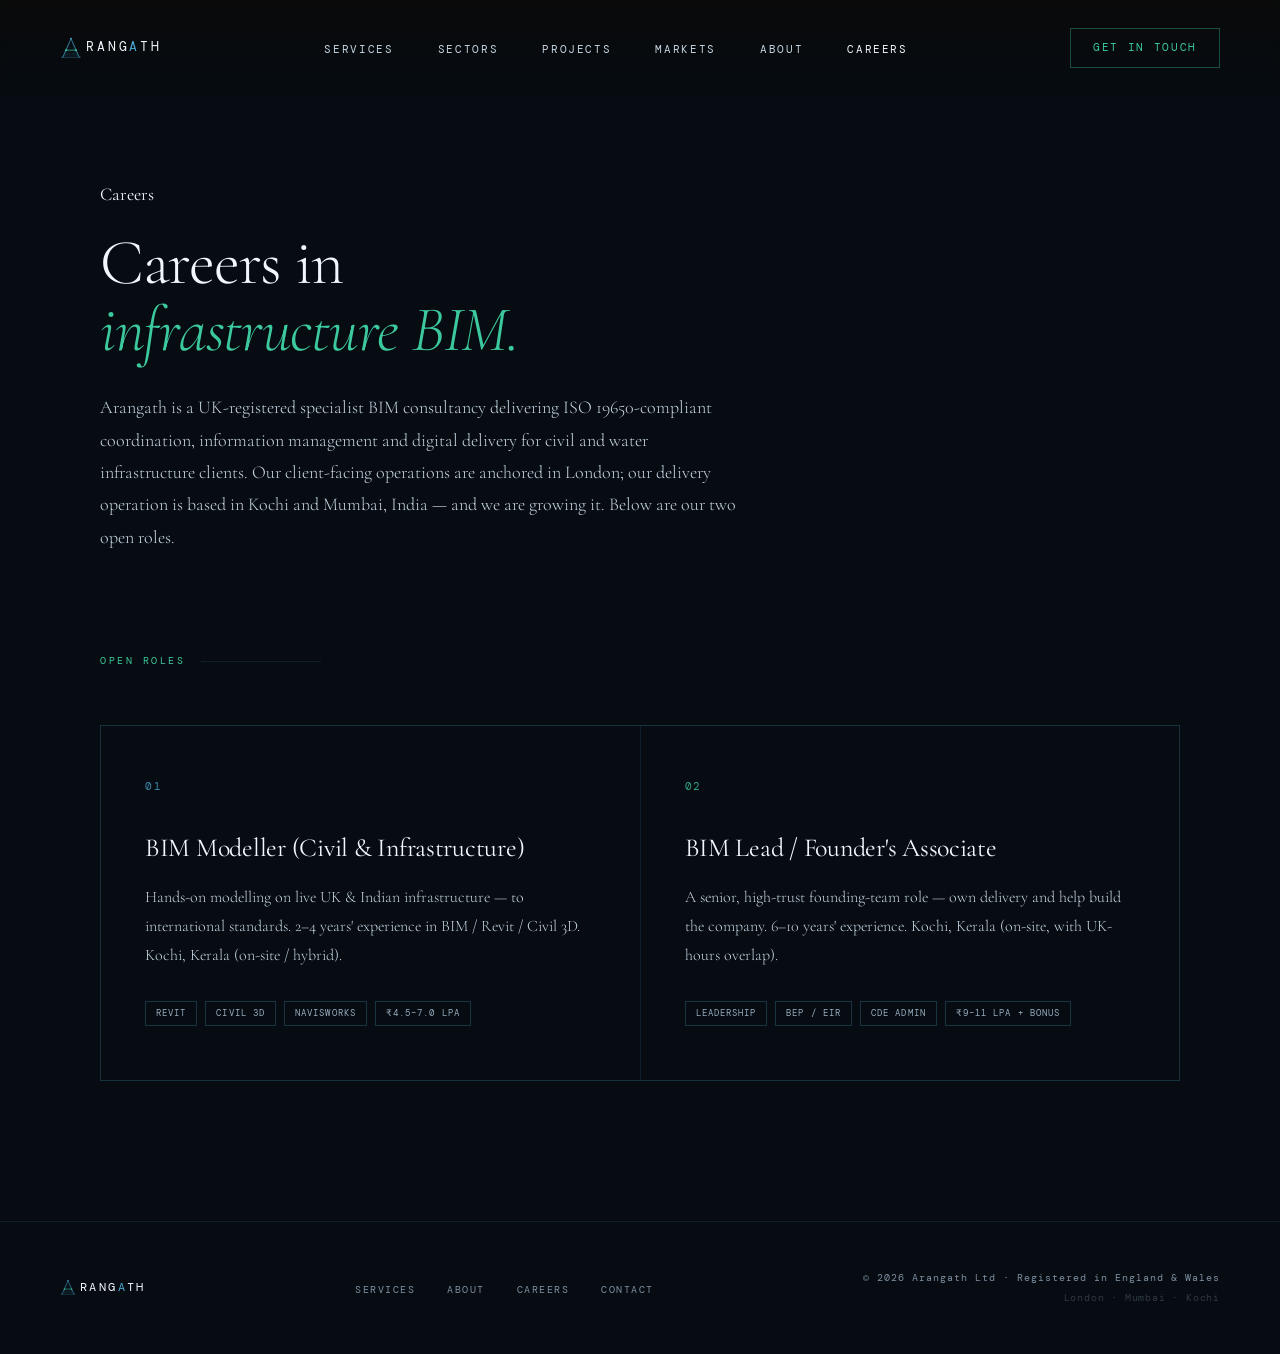
==== commit 81f09443: "Rework careers hero heading Drop the "help us build the Kochi delivery team" framing in favour of a " ====
--- a/careers/index.html
+++ b/careers/index.html
@@ -1239,7 +1239,7 @@
 <!-- CAREERS HERO -->
 <section class="careers-hero">
   <div class="hero-label" style="margin-bottom:20px;">Careers</div>
-  <h1>Help us build the <em>Kochi delivery team.</em></h1>
+  <h1>Careers in<br><em>infrastructure BIM.</em></h1>
   <p>
     Arangath is a UK-registered specialist BIM consultancy delivering ISO 19650-compliant coordination, information management and digital delivery for civil and water infrastructure clients. Our client-facing operations are anchored in London; our delivery operation is based in Kochi and Mumbai, India — and we are growing it. Below are our two open roles.
   </p>
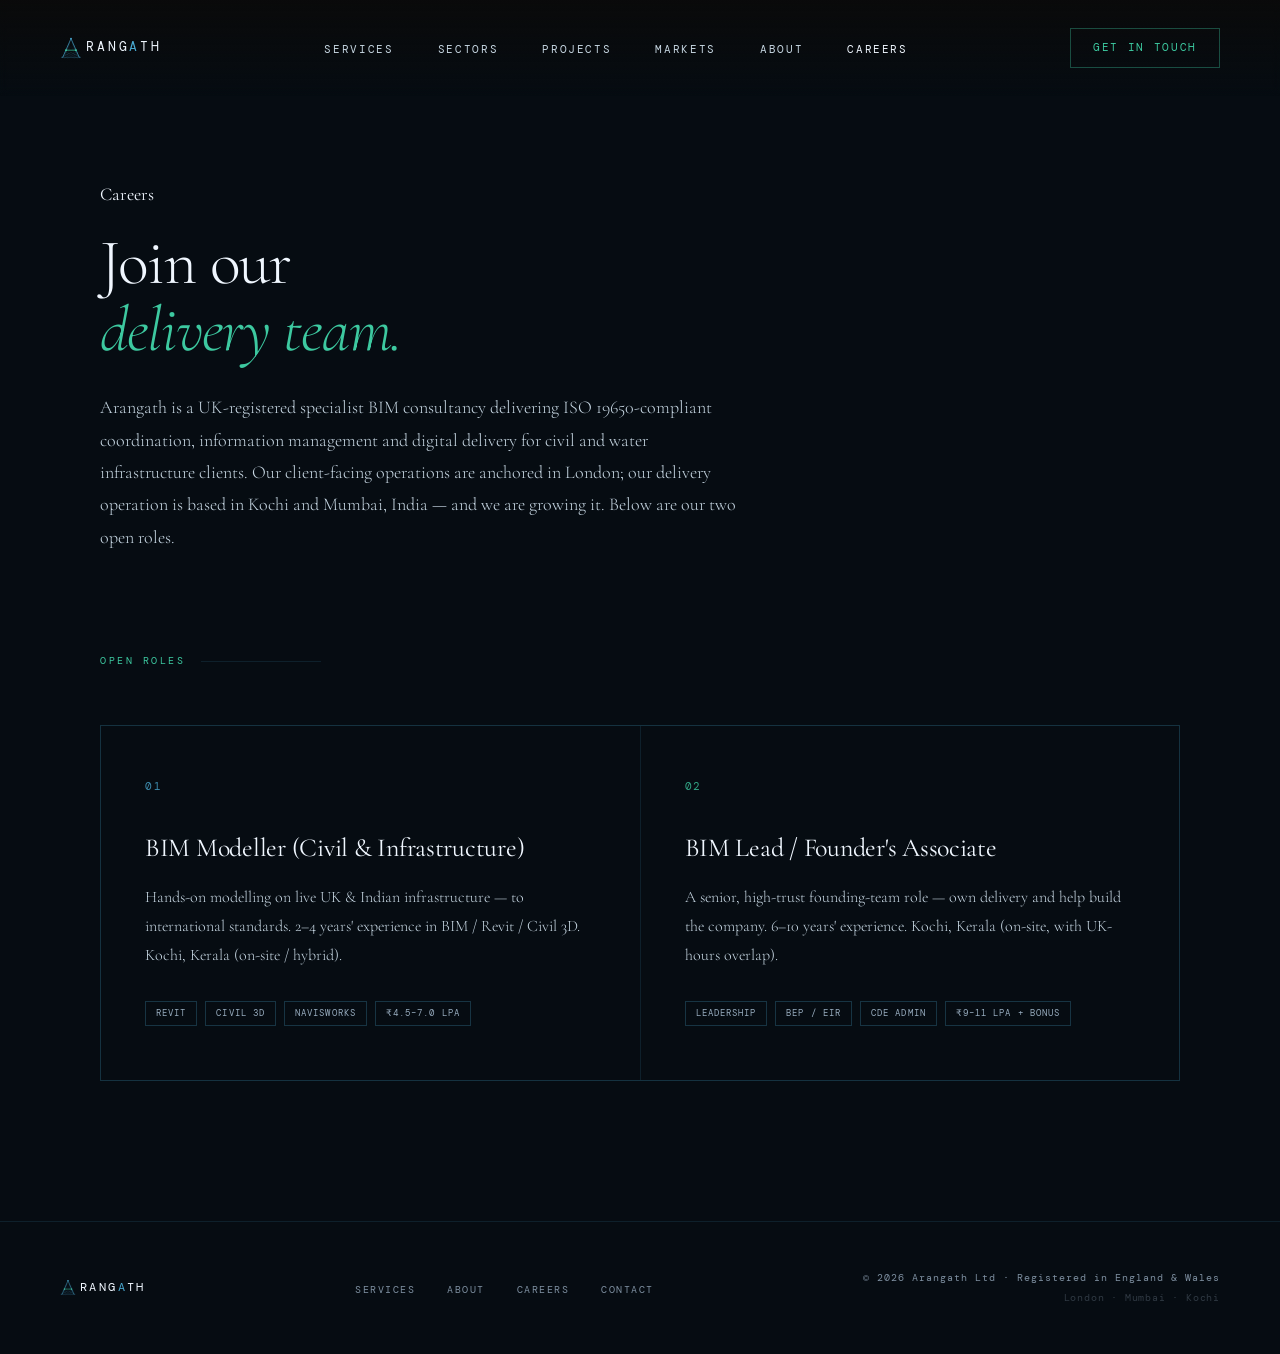
==== commit 75d4cc87: "Simplify careers hero heading to "Join our delivery team" Co-Authored-By: Claude Sonnet 5 <noreply@a" ====
--- a/careers/index.html
+++ b/careers/index.html
@@ -1239,7 +1239,7 @@
 <!-- CAREERS HERO -->
 <section class="careers-hero">
   <div class="hero-label" style="margin-bottom:20px;">Careers</div>
-  <h1>Careers in<br><em>infrastructure BIM.</em></h1>
+  <h1>Join our<br><em>delivery team.</em></h1>
   <p>
     Arangath is a UK-registered specialist BIM consultancy delivering ISO 19650-compliant coordination, information management and digital delivery for civil and water infrastructure clients. Our client-facing operations are anchored in London; our delivery operation is based in Kochi and Mumbai, India — and we are growing it. Below are our two open roles.
   </p>
